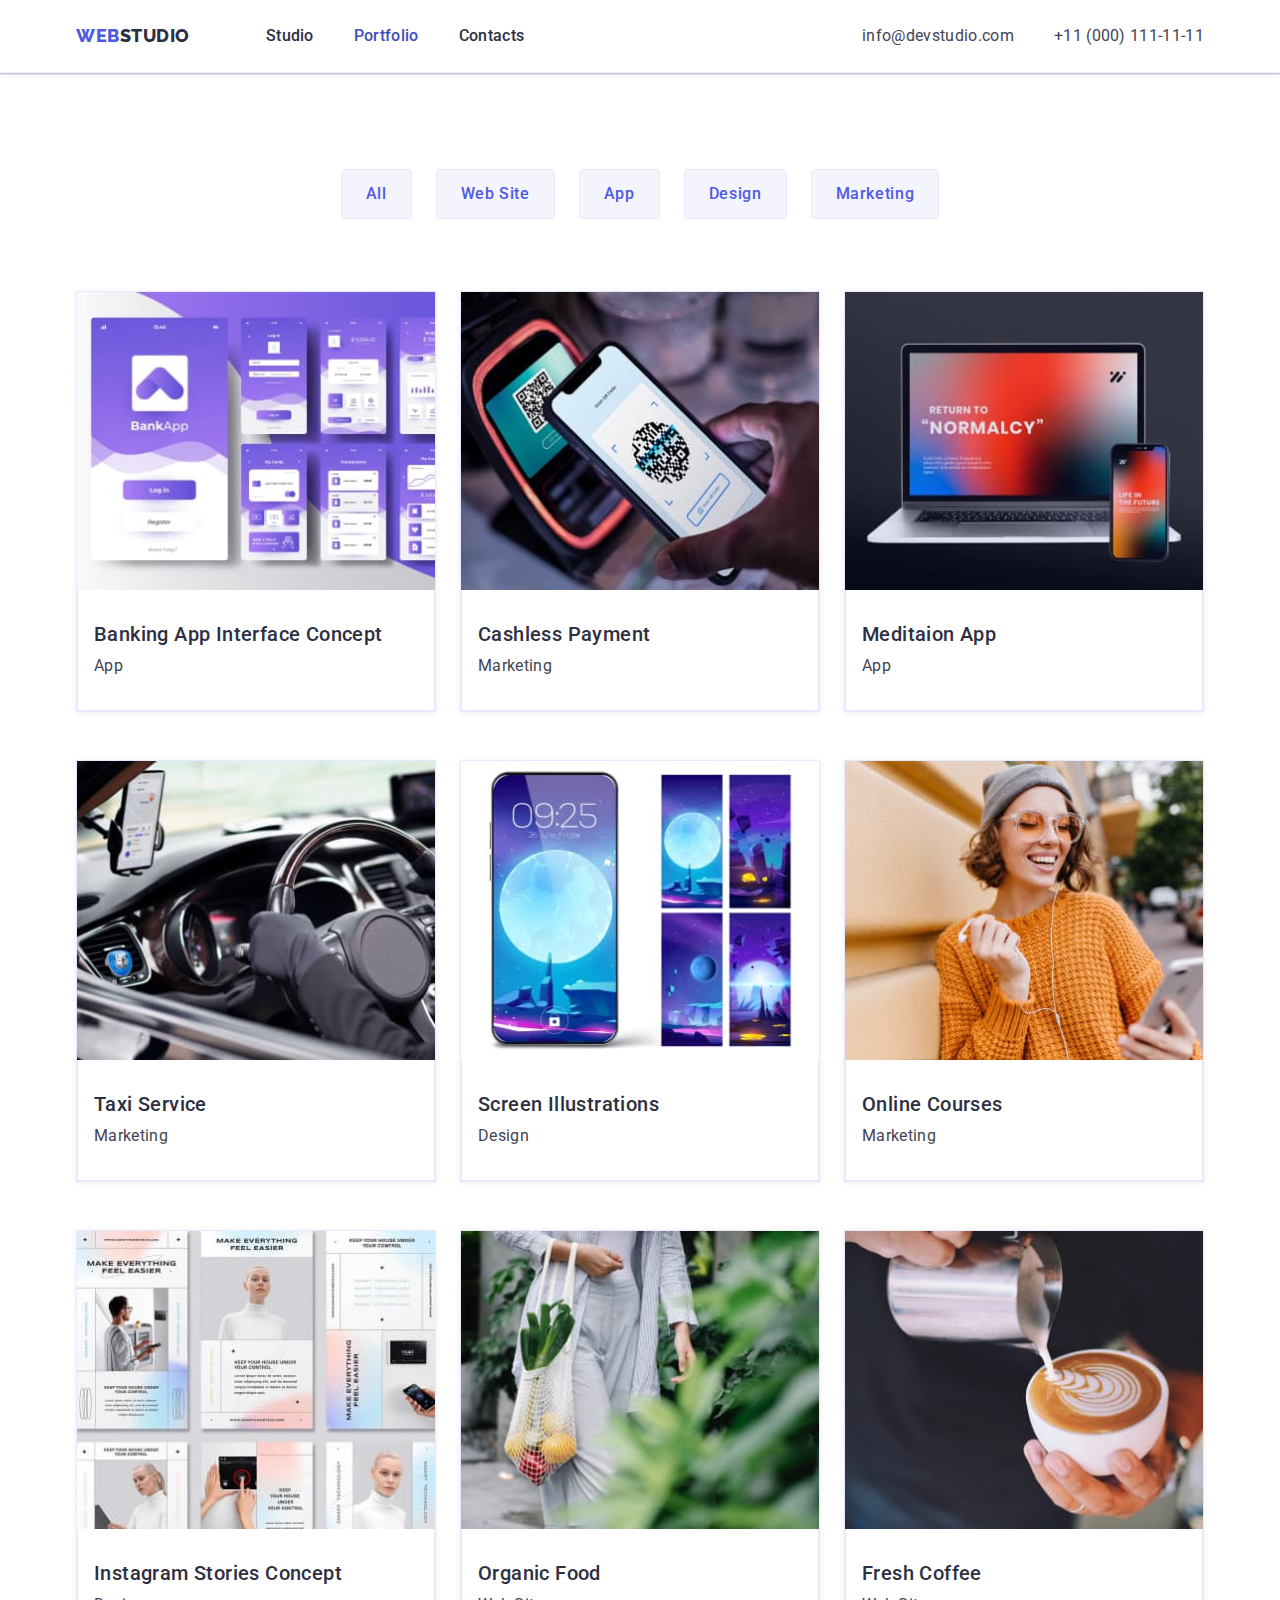
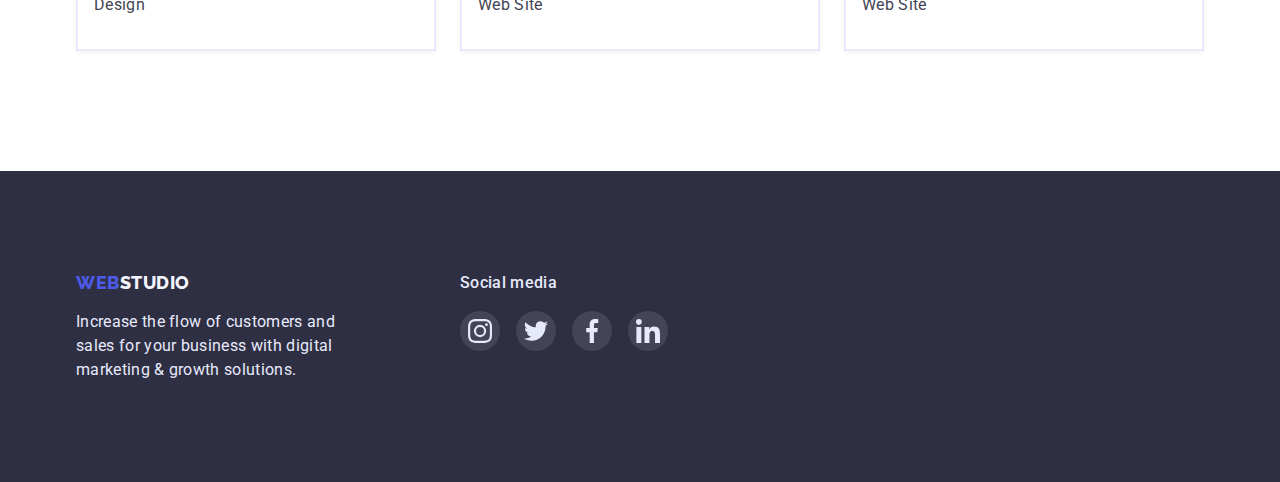
==== portfolio.html @ f2f651f5 "HW 5 started" ====
<!DOCTYPE html>
<html lang="en">

<head>
    <meta charset="UTF-8">
    <meta http-equiv="X-UA-Compatible" content="IE=edge">
    <meta name="viewport" content="width=device-width, initial-scale=1.0">
    <title>Portfolio</title>
    <link
        href="https://fonts.googleapis.com/css2?family=Raleway:wght@800&family=Roboto:wght@400;500;700;900&display=swap"
        rel="stylesheet">
    <link rel="stylesheet"
        href="https://cdnjs.cloudflare.com/ajax/libs/modern-normalize/1.1.0/modern-normalize.min.css">
    <link rel="stylesheet" href="./css/styles.css">
</head>

<body class="body">

    <!-- Header top -->
    <header class="page-header">
        <div class="header container">
            <nav class="header__menu">
                <a href="./index.html" class="logo"> <span class="web">Web</span>Studio</a>
                <ul class="header__nav">
                    <li class="header__list"><a href="./index.html" class="header__link">Studio</a></li>
                    <li class="header__list"><a href="./portfolio.html" class="header__link current">Portfolio</a></li>
                    <li class="header__list"><a href="#contacts" class="header__link">Contacts</a></li>
                </ul>
            </nav>
            <address class="address">
                <ul class="address__list">
                    <li class="address__item">
                        <a href="mailto:info@devstudio.com" class="address__link email">info@devstudio.com</a>
                    </li>
                    <li class="address__item">
                        <a href="tel:+110001111111" class="address__link phone">+11 (000) 111-11-11</a>
                    </li>
                </ul>
            </address>
        </div>
    </header>
    <!-- /Header top -->

    <main>

        <!-- Content section -->

        <section class="portfolio__section">
            <div class="container portfolio__container">
                <h1 class="visually-hidden">Our projects</h1>

                <ul class="navigation__list">
                    <li class="navigation__li"><button type='button' class="btn btn--portfolio">All</button></li>
                    <li class="navigation__li"><button type='button' class="btn btn--portfolio">Web Site</button></li>
                    <li class="navigation__li"><button type='button' class="btn btn--portfolio">App</button></li>
                    <li class="navigation__li"><button type='button' class="btn btn--portfolio">Design</button></li>
                    <li class="navigation__li"><button type='button' class="btn btn--portfolio">Marketing</button></li>
                </ul>

                <ul class="portfolio__list">
                    <li class="portfolio__element">
                        <a href="" class="portfolio__link" target="_blank" rel="noopener noreferrer nofollow">
                            <img src="./images/portfolio/portfolio1.jpg" width="360"
                                alt="Banking App Interface Concept">
                            <div class="portfolio__card">
                                <h2 class="portfolio__item">Banking App Interface Concept</h2>
                                <p class="portfolio__text">App</p>
                            </div>
                        </a>
                    </li>
                    <li class="portfolio__element">
                        <a href="" class="portfolio__link" target="_blank" rel="noopener noreferrer nofollow">
                            <img src="./images/portfolio/portfolio2.jpg" width="360" alt="Cashless Payment">
                            <div class="portfolio__card">
                                <h2 class="portfolio__item">Cashless Payment</h2>
                                <p class="portfolio__text">Marketing</p>
                            </div>
                        </a>
                    </li>
                    <li class="portfolio__element">
                        <a href="" class="portfolio__link" target="_blank" rel="noopener noreferrer nofollow">
                            <img src="./images/portfolio/portfolio3.jpg" width="360" alt="Meditaion App">
                            <div class="portfolio__card">
                                <h2 class="portfolio__item">Meditaion App</h2>
                                <p class="portfolio__text">App</p>
                            </div>
                        </a>
                    </li>
                    <li class="portfolio__element">
                        <a href="" class="portfolio__link" target="_blank" rel="noopener noreferrer nofollow">
                            <img src="./images/portfolio/portfolio4.jpg" width="360" alt="Taxi Service">
                            <div class="portfolio__card">
                                <h2 class="portfolio__item">Taxi Service</h2>
                                <p class="portfolio__text">Marketing</p>
                            </div>
                        </a>
                    </li>
                    <li class="portfolio__element">
                        <a href="" class="portfolio__link" target="_blank" rel="noopener noreferrer nofollow">
                            <img src="./images/portfolio/portfolio5.jpg" width="360" alt="Screen Illustrations">
                            <div class="portfolio__card">
                                <h2 class="portfolio__item">Screen Illustrations</h2>
                                <p class="portfolio__text">Design</p>
                            </div>
                        </a>
                    </li>
                    <li class="portfolio__element">
                        <a href="" class="portfolio__link" target="_blank" rel="noopener noreferrer nofollow">
                            <img src="./images/portfolio/portfolio6.jpg" width="360" alt="Online Courses">
                            <div class="portfolio__card">
                                <h2 class="portfolio__item">Online Courses</h2>
                                <p class="portfolio__text">Marketing</p>
                            </div>
                        </a>
                    </li>
                    <li class="portfolio__element">
                        <a href="" class="portfolio__link" target="_blank" rel="noopener noreferrer nofollow">
                            <img src="./images/portfolio/portfolio7.jpg" width="360" alt="Instagram Stories Concept">
                            <div class="portfolio__card">
                                <h2 class="portfolio__item">Instagram Stories Concept</h2>
                                <p class="portfolio__text">Design</p>
                            </div>
                        </a>
                    </li>
                    <li class="portfolio__element">
                        <a href="" class="portfolio__link" target="_blank" rel="noopener noreferrer nofollow">
                            <img src="./images/portfolio/portfolio8.jpg" width="360" alt="Organic Food">
                            <div class="portfolio__card">
                                <h2 class="portfolio__item">Organic Food</h2>
                                <p class="portfolio__text">Web Site</p>
                            </div>
                        </a>
                    </li>
                    <li class="portfolio__element">
                        <a href="" class="portfolio__link" target="_blank" rel="noopener noreferrer nofollow">
                            <img src="./images/portfolio/portfolio9.jpg" width="360" alt="Fresh Coffee">
                            <div class="portfolio__card">
                                <h2 class="portfolio__item">Fresh Coffee</h2>
                                <p class="portfolio__text">Web Site</p>
                            </div>
                        </a>
                    </li>
                </ul>
            </div>
        </section>
        <!-- /Content section -->

    </main>

    <!-- Footer -->
    <footer class="footer">
        <div class="container">
            <div class="footer__container">
                <div class="footer__contacts">
                    <a href="./index.html" class="logo footer__logo"> <span class="web">Web</span>Studio</a>
                    <p class="footer__text" id="contacts">Increase the flow of customers and sales for your business
                        with
                        digital marketing & growth solutions.
                    </p>
                </div>
                <div class="footer__social">
                    <p class="footer__social--text">Social media</p>
                    <ul class="footer__social--list">
                        <li class="footer__social--element">
                            <a href="" class="footer__social--link">
                                <svg class="footer__social--icon">
                                    <use href="./images/svg/social_media/defs.svg#icon-instagram"></use>
                                </svg>
                            </a>
                        </li>
                        <li class="footer__social--element">
                            <a href="" class="footer__social--link">
                                <svg class="footer__social--icon">
                                    <use href="./images/svg/social_media/defs.svg#icon-twitter"></use>
                                </svg>
                            </a>
                        </li>
                        <li class="footer__social--element">
                            <a href="" class="footer__social--link">
                                <svg class="footer__social--icon">
                                    <use href="./images/svg/social_media/defs.svg#icon-facebook"></use>
                                </svg>
                            </a>
                        </li>
                        <li class="footer__social--element">
                            <a href="" class="footer__social--link">
                                <svg class="footer__social--icon">
                                    <use href="./images/svg/social_media/defs.svg#icon-linkedin"></use>
                                </svg>
                            </a>
                        </li>
                    </ul>
                </div>
            </div>
        </div>
    </footer>
    <!-- /Footer -->
</body>

</html>
---- css/styles.css ----
:root {
	--primary-brand: #4d5ae5;
	--pressed-state: #404bbf;
	--dark: #2e2f42;
	--success: #31d0aa;
	--text: #434455;
	--subtle-text: #8e8f99;
	--accent: #e7e9fc;
	--light: #f4f4fd;
	--modal-overlay: #2e2f42;
	--hero-background: #2e2f42;
	--white: #ffffff;
	--card-set-gap: 24px;
	--cornflower: rgba(231, 233, 252, 1);
	--footer-social-bg: rgba(255, 255, 255, 0.1);
	--card-shadow: 0px 1px 6px rgba(46, 47, 66, 0.08), 0px 1px 1px rgba(46, 47, 66, 0.16),
		0px 2px 1px rgba(46, 47, 66, 0.08);
	--portfolio-btn-shadow: 0px 3px 1px rgba(0, 0, 0, 0.1), 0px 2px 1px rgba(0, 0, 0, 0.08),
		0px 2px 2px rgba(0, 0, 0, 0.12);
	--card-shadow-portfolio: 0px 1px 6px rgba(46, 47, 66, 0.08);
}

/* -------------------MAIN PAGE---------------------- */

body {
	background-color: #ffffff;
	color: var(--text);

	font-family: Roboto, sans-serif;
	font-style: normal;
}

/* -------------------GLOBAL---------------------- */

a {
	text-decoration: none;
	font-style: normal;
}

ul,
ol {
	margin: 0;
	padding: 0;
	list-style: none;
}

img {
	display: block;
	max-width: 100%;
	height: auto;
}

h1,
h2,
h3,
p {
	margin: 0;
}

li {
	padding: 0;
	margin: 0;
	list-style: none;
}

.visually-hidden {
	white-space: nowrap;
	position: absolute;
	width: 1px;
	height: 1px;
	overflow: hidden;
	border: 0;
	padding: 0;
	clip: rect(0 0 0 0);
	clip-path: inset(50%);
	margin: -1px;
}

/* -------------------FLEXBOX---------------------- */

.container {
	width: 1158px;
	padding-left: 15px;
	padding-right: 15px;
	margin-left: auto;
	margin-right: auto;
	/* outline: 2px solid tomato; */
}

.section {
	padding-top: 120px;
	padding-bottom: 120px;
}

.section--no-padding {
	padding-top: 0px;
	padding-bottom: 0px;
}

/* -------------------HEADER---------------------- */

.page-header {
	border-bottom: 1px solid var(--cornflower);
	box-shadow: 0px 2px 1px rgba(46, 47, 66, 0.08), 0px 1px 1px rgba(46, 47, 66, 0.16), 0px 1px 6px rgba(46, 47, 66, 0.08);
}

.logo {
	padding: 24px 0 24px;

	color: var(--dark);

	font-family: Raleway;
	text-transform: uppercase;
	font-weight: 800;
	font-size: 18px;
	line-height: 1.3;
	letter-spacing: 0.03em;
}

.web {
	color: var(--primary-brand);
}

/* -------------------SITE NAV---------------------- */

.header,
.header__nav,
.header__menu,
.address__list {
	display: flex;
	align-items: center;
}

.header__nav {
	margin-left: 76px;
}

.header__link {
	display: block;
	padding: 24px 0 24px;
	color: var(--dark);

	font-weight: 500;
	font-size: 16px;
	line-height: 1.5;
	letter-spacing: 0.02em;
}

.current,
.header__link:hover,
.header__link:focus {
	color: var(--pressed-state);
}

.address {
	margin-left: auto;
}

.address__link {
	display: block;
	padding: 24px 0 24px;
	color: var(--text);

	font-size: 16px;
	line-height: 1.5;
	letter-spacing: 0.02em;
}

.header__list,
.address__item {
	margin-right: 40px;
}

.header__list:last-child,
.address__item:last-child {
	margin-right: 0px;
}

.address__link:hover,
.address__link:focus {
	color: var(--pressed-state);
}

/* -------------------HERO---------------------- */

.hero {
	padding-top: 188px;
	padding-bottom: 188px;
	text-align: center;

	/* background: var(--hero-background); */
}

.container--hero {
	width: 530px;
}

.overlay {
	max-width: 1440px;
	margin-left: auto;
	margin-right: auto;
	background-image: linear-gradient(to right, rgba(46, 47, 66, 0.7), rgba(46, 47, 66, 0.7)),
		url("../images/people-office.jpg");
	background-size: cover;
	background-position: center;
	background-repeat: no-repeat;
}

.hero__title {
	margin-bottom: 48px;

	color: var(--light);
	font-size: 56px;
	line-height: 1.1;

	letter-spacing: 0.02em;
}

/* -------------------BUTTON---------------------- */

.btn {
	min-width: 169px;
	padding: 16px 32px;

	color: var(--light);
	background-color: var(--primary-brand);
	cursor: pointer;
	border: 0mm;
	border-radius: 4px;

	font-family: Roboto, sans-serif;
	font-weight: 500;
	font-size: 16px;
	line-height: 1.5;
	text-align: center;
	letter-spacing: 0.04em;
}

.btn:hover,
.btn:focus {
	background-color: var(--pressed-state);
}

/* -------------------PORTFOLIO BUTTON--------------------- */

.portfolio__section {
	padding-top: 96px;
	padding-bottom: 120px;
}

.navigation__list {
	align-items: center;
}

.navigation__li:not(:last-child) {
	margin-right: 24px;
}

.btn--portfolio {
	color: var(--primary-brand);
	background-color: var(--light);
	border: 1px solid var(--cornflower);
}

.btn--portfolio {
	min-width: auto;
	padding: 12px 24px 12px 24px;
}

.btn--portfolio:hover,
.btn--portfolio:focus {
	color: var(--light);
	background-color: var(--pressed-state);
	box-shadow: var(--portfolio-btn-shadow);
}

/* -------------------FEATURES SECTION---------------------- */

.features__list {
	display: flex;
}

.features__element {
	width: 264px;
}

.features__element:not(:last-child) {
	margin-right: 24px;
}

.features__title {
	margin-bottom: 8px;

	color: var(--dark);

	font-weight: 500;
	font-size: 20px;
	line-height: 1.2;
	letter-spacing: 0.02em;
}

.features__description {
	font-size: 16px;
	line-height: 1.5;
	letter-spacing: 0.02em;
}

.features__element::before {
	display: block;
	content: "";
	height: 112px;
	margin-bottom: 8px;
	border-radius: 4px;
	background-size: contain;
	background-repeat: no-repeat;
	background-position: center;
	background-size: 64px;
	background-color: var(--light);
}

.features__element--antenna::before {
	background-image: url(../images/svg/features/antenna.svg);
}

.features__element--clock::before {
	background-image: url(../images/svg/features/clock.svg);
}

.features__element--diagram::before {
	background-image: url(../images/svg/features/diagram.svg);
}

.features__element--astronaut::before {
	background-image: url(../images/svg/features/astronaut.svg);
}
/* -------------------WORK SECTION---------------------- */

.work {
	padding-top: 0;
}

.work__list,
.team__list {
	display: flex;
}

.work__element:not(:last-child) {
	margin-right: 24px;
}

.work__title,
.team__title,
.customers__title {
	margin-bottom: 72px;

	color: var(--dark);

	font-size: 36px;
	line-height: 1.11;
	text-align: center;
	letter-spacing: 0.02em;
	text-transform: capitalize;
}

/* -------------------TEAM SECTION---------------------- */

.team {
	background: var(--light);
}

.team__list .team__element:last-child {
	margin-right: 0px;
}

.team__element {
	margin-right: 24px;
	box-sizing: border-box;
	box-shadow: var(--card-shadow);
	border-radius: 0px 0px 4px 4px;
	overflow: hidden;

	background-color: var(--light);
}

.team__card {
	padding: 32px 16px;
	background-color: var(--white);
	text-align: center;
}

.team__member {
	margin-bottom: 8px;
	color: var(--dark);

	font-weight: 500;
	font-size: 20px;
	line-height: 1.2;
	text-align: center;
	letter-spacing: 0.02em;
}

.team__text {
	margin-bottom: 8px;
	font-size: 16px;
	line-height: 1.5;
	text-align: center;
	letter-spacing: 0.02em;
}

.team__sn-list {
	display: flex;
	align-items: center;
	flex-wrap: wrap;
	column-gap: 24px;
	padding: 0;
	margin: 0;
}

.link-socialnetworks {
	width: 40px;
	height: 40px;
	display: flex;
	flex-direction: row;
	align-items: center;
	justify-content: center;
	border-radius: 50px;
	background-color: var(--primary-brand);
}

.icon-socialnetworks {
	width: 16px;
	height: 16px;
	fill: var(--accent);
}

.link-socialnetworks:hover,
.link-socialnetworks:focus {
	background-color: var(--pressed-state);
}

/* -------------------CUSTOMERS SECTION---------------------- */

.customers__list {
	display: flex;
	justify-content: space-between;
}

.customers__link {
	display: flex;
	align-items: center;
	justify-content: center;
	width: 168px;
	height: 88px;
	margin-right: 24px;
	box-sizing: border-box;
	border: 1px solid var(--subtle-text);
	border-radius: 4px;
}

.customers__link:last-child {
	margin-right: 0px;
}

.customers__icon {
	width: 104px;
	height: 56px;
	fill: var(--subtle-text);
}

.customers__link:hover .customers__icon,
.customers__link:focus .customers__icon {
	fill: var(--pressed-state);
}

.customers__link:hover,
.customers__link:focus {
	border: 1px solid var(--pressed-state);
	fill: var(--pressed-state);
}

/* -------------------PORTFOLIO---------------------- */

.navigation__list {
	display: flex;
	justify-content: center;
	margin-bottom: 72px;
}

.portfolio__list {
	display: flex;
	flex-wrap: wrap;
	gap: 48px 24px;
	padding: 0;
	margin: 0;
}

.portfolio__element {
	width: 360px;
	border: 1px solid var(--accent);
	box-shadow: var(--card-shadow-portfolio);
}

.portfolio__element:nth-child(n + 7) {
	margin-bottom: 0px;
}

.portfolio__link:hover,
.portfolio__link:focus {
	display: block;
	box-shadow: var(--card-shadow);
}

.portfolio__card {
	padding: 32px 16px;
	background-color: var(--white);
	border-left: 1px solid var(--cornflower);
	border-right: 1px solid var(--cornflower);
	border-bottom: 1px solid var(--cornflower);
}

.portfolio__item {
	margin-bottom: 8px;
	color: var(--dark);
	font-weight: 500;
	font-size: 20px;
	line-height: 1.2;

	letter-spacing: 0.02em;
}

.portfolio__text {
	color: var(--text);
	font-size: 16px;
	line-height: 1.5;

	letter-spacing: 0.02em;
}

/* -------------------FOOTER---------------------- */

.footer {
	padding: 100px 16px 100px;
	background: var(--dark);
}

.footer__container {
	display: flex;
}

.footer__logo {
	display: inline-block;
	margin-bottom: 16px;
	padding: 0;
	color: var(--light);
}

.footer__text {
	width: 264px;
	color: var(--accent);
	font-size: 16px;
	line-height: 1.5;
	letter-spacing: 0.02em;
}

.footer__social {
	margin-left: 120px;
}

.footer__social--text {
	margin-bottom: 16px;

	color: var(--accent);

	font-style: normal;
	font-weight: 500;
	font-size: 16px;
	line-height: 1.5;
	letter-spacing: 0.02em;
}

.footer__social--list {
	display: flex;
	gap: 16px;
}

.footer__social--element {
	height: 40px;
	width: 40px;
	border-radius: 50%;
	cursor: pointer;
	background-color: var(--footer-social-bg);
}

.footer__social--link {
	width: 40px;
	height: 40px;
	display: flex;
	flex-direction: row;
	align-items: center;
	justify-content: center;
	border-radius: 50px;
	fill: var(--accent);
}

.footer__social--link:hover,
.footer__social--link:focus {
	background-color: var(--success);
}

.footer__social--icon {
	width: 24px;
	height: 24px;
}
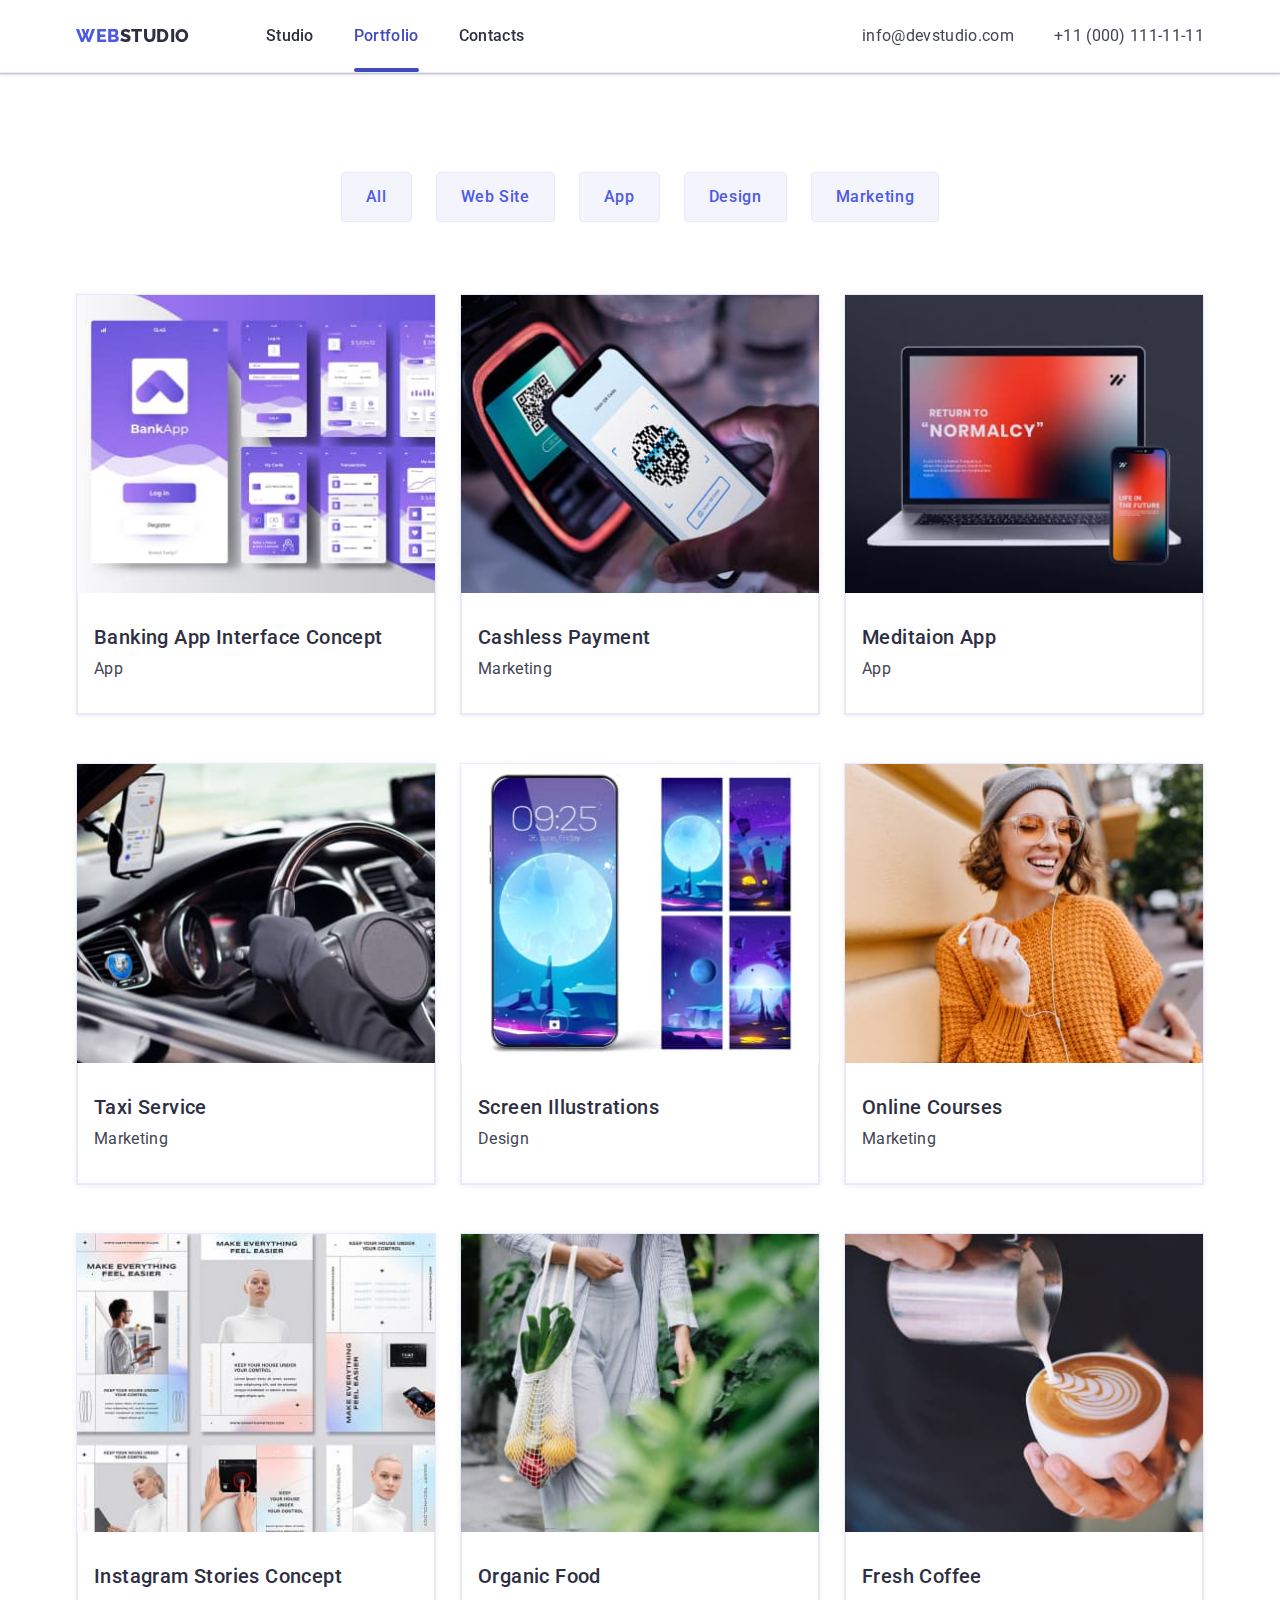
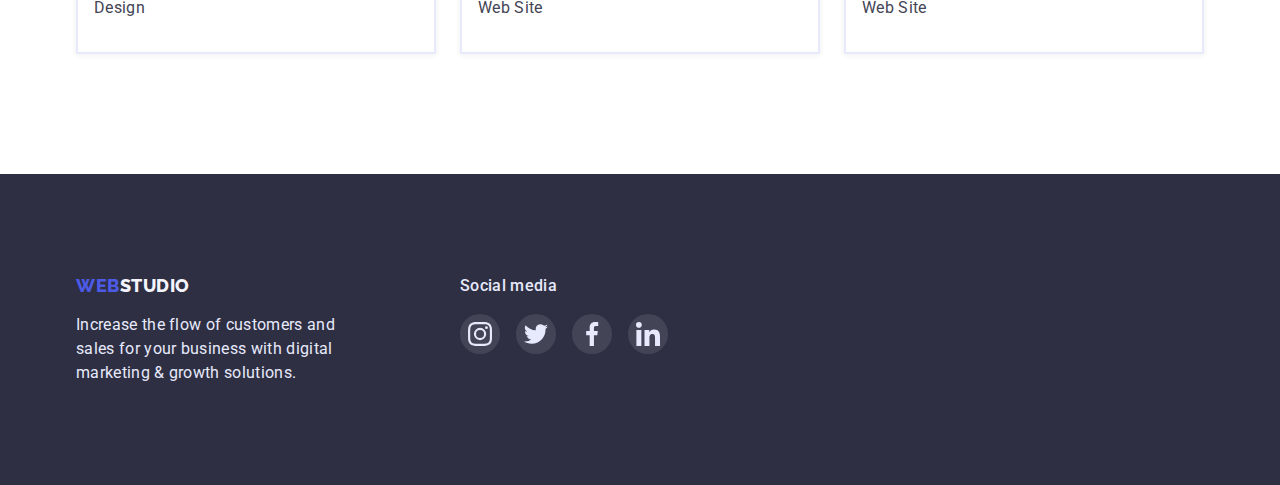
==== commit 8d6fb95f: "fixed header added" ====
--- a/portfolio.html
+++ b/portfolio.html
@@ -17,7 +17,7 @@
 <body class="body">
 
     <!-- Header top -->
-    <header class="page-header">
+    <header class="page page__header">
         <div class="header container">
             <nav class="header__menu">
                 <a href="./index.html" class="logo"> <span class="web">Web</span>Studio</a>
@@ -60,84 +60,182 @@
                 <ul class="portfolio__list">
                     <li class="portfolio__element">
                         <a href="" class="portfolio__link" target="_blank" rel="noopener noreferrer nofollow">
-                            <img src="./images/portfolio/portfolio1.jpg" width="360"
-                                alt="Banking App Interface Concept">
+                            <div class="portfolio__image">
+                                <img src="./images/portfolio/portfolio1.jpg" width="360"
+                                    alt="Banking App Interface Concept">
+                                <div class="portfolio__overlay">
+                                    <p class="overlay__text">14 Stylish and User-Friendly App Design Concepts · Task
+                                        Manager
+                                        App · Calorie Tracker App · Exotic Fruit Ecommerce App ·
+                                        Cloud Storage App</p>
+                                </div>
+                            </div>
+
                             <div class="portfolio__card">
                                 <h2 class="portfolio__item">Banking App Interface Concept</h2>
                                 <p class="portfolio__text">App</p>
                             </div>
-                        </a>
-                    </li>
-                    <li class="portfolio__element">
-                        <a href="" class="portfolio__link" target="_blank" rel="noopener noreferrer nofollow">
-                            <img src="./images/portfolio/portfolio2.jpg" width="360" alt="Cashless Payment">
+
+                        </a>
+                    </li>
+                    <li class="portfolio__element">
+                        <a href="" class="portfolio__link" target="_blank" rel="noopener noreferrer nofollow">
+                            <div class="portfolio__image">
+                                <img src="./images/portfolio/portfolio2.jpg" width="360"
+                                    alt="Banking App Interface Concept">
+                                <div class="portfolio__overlay">
+                                    <p class="overlay__text">14 Stylish and User-Friendly App Design Concepts · Task
+                                        Manager
+                                        App · Calorie Tracker App · Exotic Fruit Ecommerce App ·
+                                        Cloud Storage App</p>
+                                </div>
+                            </div>
+
                             <div class="portfolio__card">
                                 <h2 class="portfolio__item">Cashless Payment</h2>
                                 <p class="portfolio__text">Marketing</p>
                             </div>
-                        </a>
-                    </li>
-                    <li class="portfolio__element">
-                        <a href="" class="portfolio__link" target="_blank" rel="noopener noreferrer nofollow">
-                            <img src="./images/portfolio/portfolio3.jpg" width="360" alt="Meditaion App">
+
+                        </a>
+                    </li>
+                    <li class="portfolio__element">
+                        <a href="" class="portfolio__link" target="_blank" rel="noopener noreferrer nofollow">
+                            <div class="portfolio__image">
+                                <img src="./images/portfolio/portfolio3.jpg" width="360"
+                                    alt="Banking App Interface Concept">
+                                <div class="portfolio__overlay">
+                                    <p class="overlay__text">14 Stylish and User-Friendly App Design Concepts · Task
+                                        Manager
+                                        App · Calorie Tracker App · Exotic Fruit Ecommerce App ·
+                                        Cloud Storage App</p>
+                                </div>
+                            </div>
+
                             <div class="portfolio__card">
                                 <h2 class="portfolio__item">Meditaion App</h2>
                                 <p class="portfolio__text">App</p>
                             </div>
-                        </a>
-                    </li>
-                    <li class="portfolio__element">
-                        <a href="" class="portfolio__link" target="_blank" rel="noopener noreferrer nofollow">
-                            <img src="./images/portfolio/portfolio4.jpg" width="360" alt="Taxi Service">
+
+                        </a>
+                    </li>
+                    <li class="portfolio__element">
+                        <a href="" class="portfolio__link" target="_blank" rel="noopener noreferrer nofollow">
+                            <div class="portfolio__image">
+                                <img src="./images/portfolio/portfolio4.jpg" width="360"
+                                    alt="Banking App Interface Concept">
+                                <div class="portfolio__overlay">
+                                    <p class="overlay__text">14 Stylish and User-Friendly App Design Concepts · Task
+                                        Manager
+                                        App · Calorie Tracker App · Exotic Fruit Ecommerce App ·
+                                        Cloud Storage App</p>
+                                </div>
+                            </div>
+
                             <div class="portfolio__card">
                                 <h2 class="portfolio__item">Taxi Service</h2>
                                 <p class="portfolio__text">Marketing</p>
                             </div>
-                        </a>
-                    </li>
-                    <li class="portfolio__element">
-                        <a href="" class="portfolio__link" target="_blank" rel="noopener noreferrer nofollow">
-                            <img src="./images/portfolio/portfolio5.jpg" width="360" alt="Screen Illustrations">
+
+                        </a>
+                    </li>
+                    <li class="portfolio__element">
+                        <a href="" class="portfolio__link" target="_blank" rel="noopener noreferrer nofollow">
+                            <div class="portfolio__image">
+                                <img src="./images/portfolio/portfolio5.jpg" width="360"
+                                    alt="Banking App Interface Concept">
+                                <div class="portfolio__overlay">
+                                    <p class="overlay__text">14 Stylish and User-Friendly App Design Concepts · Task
+                                        Manager
+                                        App · Calorie Tracker App · Exotic Fruit Ecommerce App ·
+                                        Cloud Storage App</p>
+                                </div>
+                            </div>
+
                             <div class="portfolio__card">
                                 <h2 class="portfolio__item">Screen Illustrations</h2>
                                 <p class="portfolio__text">Design</p>
                             </div>
-                        </a>
-                    </li>
-                    <li class="portfolio__element">
-                        <a href="" class="portfolio__link" target="_blank" rel="noopener noreferrer nofollow">
-                            <img src="./images/portfolio/portfolio6.jpg" width="360" alt="Online Courses">
+
+                        </a>
+                    </li>
+                    <li class="portfolio__element">
+                        <a href="" class="portfolio__link" target="_blank" rel="noopener noreferrer nofollow">
+                            <div class="portfolio__image">
+                                <img src="./images/portfolio/portfolio6.jpg" width="360"
+                                    alt="Banking App Interface Concept">
+                                <div class="portfolio__overlay">
+                                    <p class="overlay__text">14 Stylish and User-Friendly App Design Concepts · Task
+                                        Manager
+                                        App · Calorie Tracker App · Exotic Fruit Ecommerce App ·
+                                        Cloud Storage App</p>
+                                </div>
+                            </div>
+
                             <div class="portfolio__card">
                                 <h2 class="portfolio__item">Online Courses</h2>
                                 <p class="portfolio__text">Marketing</p>
                             </div>
-                        </a>
-                    </li>
-                    <li class="portfolio__element">
-                        <a href="" class="portfolio__link" target="_blank" rel="noopener noreferrer nofollow">
-                            <img src="./images/portfolio/portfolio7.jpg" width="360" alt="Instagram Stories Concept">
+
+                        </a>
+                    </li>
+                    <li class="portfolio__element">
+                        <a href="" class="portfolio__link" target="_blank" rel="noopener noreferrer nofollow">
+                            <div class="portfolio__image">
+                                <img src="./images/portfolio/portfolio7.jpg" width="360"
+                                    alt="Banking App Interface Concept">
+                                <div class="portfolio__overlay">
+                                    <p class="overlay__text">14 Stylish and User-Friendly App Design Concepts · Task
+                                        Manager
+                                        App · Calorie Tracker App · Exotic Fruit Ecommerce App ·
+                                        Cloud Storage App</p>
+                                </div>
+                            </div>
+
                             <div class="portfolio__card">
                                 <h2 class="portfolio__item">Instagram Stories Concept</h2>
                                 <p class="portfolio__text">Design</p>
                             </div>
-                        </a>
-                    </li>
-                    <li class="portfolio__element">
-                        <a href="" class="portfolio__link" target="_blank" rel="noopener noreferrer nofollow">
-                            <img src="./images/portfolio/portfolio8.jpg" width="360" alt="Organic Food">
+
+                        </a>
+                    </li>
+                    <li class="portfolio__element">
+                        <a href="" class="portfolio__link" target="_blank" rel="noopener noreferrer nofollow">
+                            <div class="portfolio__image">
+                                <img src="./images/portfolio/portfolio8.jpg" width="360"
+                                    alt="Banking App Interface Concept">
+                                <div class="portfolio__overlay">
+                                    <p class="overlay__text">14 Stylish and User-Friendly App Design Concepts · Task
+                                        Manager
+                                        App · Calorie Tracker App · Exotic Fruit Ecommerce App ·
+                                        Cloud Storage App</p>
+                                </div>
+                            </div>
+
                             <div class="portfolio__card">
                                 <h2 class="portfolio__item">Organic Food</h2>
                                 <p class="portfolio__text">Web Site</p>
                             </div>
-                        </a>
-                    </li>
-                    <li class="portfolio__element">
-                        <a href="" class="portfolio__link" target="_blank" rel="noopener noreferrer nofollow">
-                            <img src="./images/portfolio/portfolio9.jpg" width="360" alt="Fresh Coffee">
+
+                        </a>
+                    </li>
+                    <li class="portfolio__element">
+                        <a href="" class="portfolio__link" target="_blank" rel="noopener noreferrer nofollow">
+                            <div class="portfolio__image">
+                                <img src="./images/portfolio/portfolio9.jpg" width="360"
+                                    alt="Banking App Interface Concept">
+                                <div class="portfolio__overlay">
+                                    <p class="overlay__text">14 Stylish and User-Friendly App Design Concepts · Task
+                                        Manager
+                                        App · Calorie Tracker App · Exotic Fruit Ecommerce App ·
+                                        Cloud Storage App</p>
+                                </div>
+                            </div>
+
                             <div class="portfolio__card">
                                 <h2 class="portfolio__item">Fresh Coffee</h2>
                                 <p class="portfolio__text">Web Site</p>
                             </div>
+
                         </a>
                     </li>
                 </ul>
--- a/css/styles.css
+++ b/css/styles.css
@@ -7,24 +7,31 @@
 	--subtle-text: #8e8f99;
 	--accent: #e7e9fc;
 	--light: #f4f4fd;
+	--pure-white: #ffffff;
 	--modal-overlay: #2e2f42;
 	--hero-background: #2e2f42;
 	--white: #ffffff;
 	--card-set-gap: 24px;
 	--cornflower: rgba(231, 233, 252, 1);
 	--footer-social-bg: rgba(255, 255, 255, 0.1);
+	--backdrop-color: rgba(46, 47, 66, 0.4);
+	--backdrop-background: #fcfcfc;
+	--backdrop-shadow: 0px 1px 1px rgba(0, 0, 0, 0.14), 0px 1px 3px rgba(0, 0, 0, 0.12), 0px 2px 1px rgba(0, 0, 0, 0.2);
 	--card-shadow: 0px 1px 6px rgba(46, 47, 66, 0.08), 0px 1px 1px rgba(46, 47, 66, 0.16),
 		0px 2px 1px rgba(46, 47, 66, 0.08);
 	--portfolio-btn-shadow: 0px 3px 1px rgba(0, 0, 0, 0.1), 0px 2px 1px rgba(0, 0, 0, 0.08),
 		0px 2px 2px rgba(0, 0, 0, 0.12);
 	--card-shadow-portfolio: 0px 1px 6px rgba(46, 47, 66, 0.08);
+	--timing: cubic-bezier(0.4, 0, 0.2, 1);
 }
 
 /* -------------------MAIN PAGE---------------------- */
 
 body {
-	background-color: #ffffff;
+	background-color: var(--pure-white);
 	color: var(--text);
+
+	padding-top: 76px;
 
 	font-family: Roboto, sans-serif;
 	font-style: normal;
@@ -99,7 +106,15 @@
 
 /* -------------------HEADER---------------------- */
 
-.page-header {
+.page__header {
+	position: fixed;
+	width: 100%;
+	top: 0;
+	left: 0;
+
+	z-index: 1;
+
+	background-color: var(--pure-white);
 	border-bottom: 1px solid var(--cornflower);
 	box-shadow: 0px 2px 1px rgba(46, 47, 66, 0.08), 0px 1px 1px rgba(46, 47, 66, 0.16), 0px 1px 6px rgba(46, 47, 66, 0.08);
 }
@@ -136,6 +151,7 @@
 }
 
 .header__link {
+	position: relative;
 	display: block;
 	padding: 24px 0 24px;
 	color: var(--dark);
@@ -150,6 +166,21 @@
 .header__link:hover,
 .header__link:focus {
 	color: var(--pressed-state);
+	transition: color 250ms var(--timing);
+}
+
+.current::after {
+	content: "";
+	position: absolute;
+	left: 0;
+	bottom: 0;
+
+	display: block;
+	width: 100%;
+	height: 4px;
+	border-radius: 2px;
+
+	background-color: var(--pressed-state);
 }
 
 .address {
@@ -179,6 +210,7 @@
 .address__link:hover,
 .address__link:focus {
 	color: var(--pressed-state);
+	transition: color 250ms var(--timing);
 }
 
 /* -------------------HERO---------------------- */
@@ -187,8 +219,6 @@
 	padding-top: 188px;
 	padding-bottom: 188px;
 	text-align: center;
-
-	/* background: var(--hero-background); */
 }
 
 .container--hero {
@@ -216,6 +246,85 @@
 	letter-spacing: 0.02em;
 }
 
+.backdrop {
+	position: fixed;
+	top: 0;
+	left: 0;
+	z-index: 2;
+
+	width: 100%;
+	height: 100%;
+
+	background-color: var(--backdrop-color);
+
+	transition: opacity 250ms var(--timing), visibility 250ms var(--timing);
+}
+
+.backdrop__text {
+	font-weight: 500;
+	font-size: 16px;
+	line-height: 1.5px;
+	text-align: center;
+	letter-spacing: 0.02em;
+}
+
+.modal {
+	position: absolute;
+	top: 50%;
+	left: 50%;
+	transform: translate(-50%, -50%);
+	border-radius: 4px;
+
+	width: 408px;
+	height: 576px;
+
+	padding: 72px 24px;
+	text-align: center;
+
+	background-color: var(--backdrop-background);
+	box-shadow: var(--backdrop-shadow);
+}
+
+.backdrop--hidden {
+	visibility: hidden;
+	opacity: 0;
+	pointer-events: none;
+
+	transition: opacity 250ms var(--timing), visibility 250ms var(--timing);
+}
+
+.close__button {
+	position: absolute;
+	top: 24px;
+	right: 24px;
+
+	display: flex;
+	align-items: center;
+	justify-content: center;
+	width: 24px;
+	height: 24px;
+
+	background: var(--accent);
+	border: 1px solid rgba(0, 0, 0, 0.1);
+	border-radius: 50px;
+	box-sizing: border-box;
+
+	cursor: pointer;
+}
+
+.close__icon {
+	width: 8px;
+	height: 8px;
+	fill: var(--dark);
+	transition: fill 250ms var(--timing);
+}
+
+.close__icon:hover,
+.close__icon:focus {
+	fill: var(--pressed-state);
+	transition: fill 250ms var(--timing);
+}
+
 /* -------------------BUTTON---------------------- */
 
 .btn {
@@ -239,6 +348,7 @@
 .btn:hover,
 .btn:focus {
 	background-color: var(--pressed-state);
+	transition: background-color 250ms var(--timing);
 }
 
 /* -------------------PORTFOLIO BUTTON--------------------- */
@@ -436,6 +546,7 @@
 .link-socialnetworks:hover,
 .link-socialnetworks:focus {
 	background-color: var(--pressed-state);
+	transition: background-color 250ms var(--timing);
 }
 
 /* -------------------CUSTOMERS SECTION---------------------- */
@@ -470,12 +581,14 @@
 .customers__link:hover .customers__icon,
 .customers__link:focus .customers__icon {
 	fill: var(--pressed-state);
+	transition: fill 250ms var(--timing);
 }
 
 .customers__link:hover,
 .customers__link:focus {
 	border: 1px solid var(--pressed-state);
 	fill: var(--pressed-state);
+	transition: border 250ms var(--timing);
 }
 
 /* -------------------PORTFOLIO---------------------- */
@@ -508,6 +621,7 @@
 .portfolio__link:focus {
 	display: block;
 	box-shadow: var(--card-shadow);
+	transition: box-shadow 250ms var(--timing);
 }
 
 .portfolio__card {
@@ -536,6 +650,40 @@
 	letter-spacing: 0.02em;
 }
 
+.portfolio__image {
+	position: relative;
+	overflow: hidden;
+}
+
+.portfolio__overlay {
+	position: absolute;
+	bottom: 0;
+	left: 0;
+	background-color: var(--primary-brand);
+
+	transform: translateY(101%);
+	pointer-events: none;
+	opacity: 1;
+
+	transition: transform 250ms var(--timing);
+}
+
+.overlay__text {
+	padding: 40px 32px 164px;
+	font-style: normal;
+	font-weight: 400;
+	font-size: 16px;
+	line-height: 1.5;
+	letter-spacing: 0.02em;
+
+	color: var(--light);
+}
+
+.portfolio__element:hover .portfolio__overlay,
+.portfolio__element:focus-within .portfolio__overlay {
+	transform: translateY(0);
+}
+
 /* -------------------FOOTER---------------------- */
 
 .footer {
@@ -605,6 +753,7 @@
 .footer__social--link:hover,
 .footer__social--link:focus {
 	background-color: var(--success);
+	transition: background-color 250ms var(--timing);
 }
 
 .footer__social--icon {
